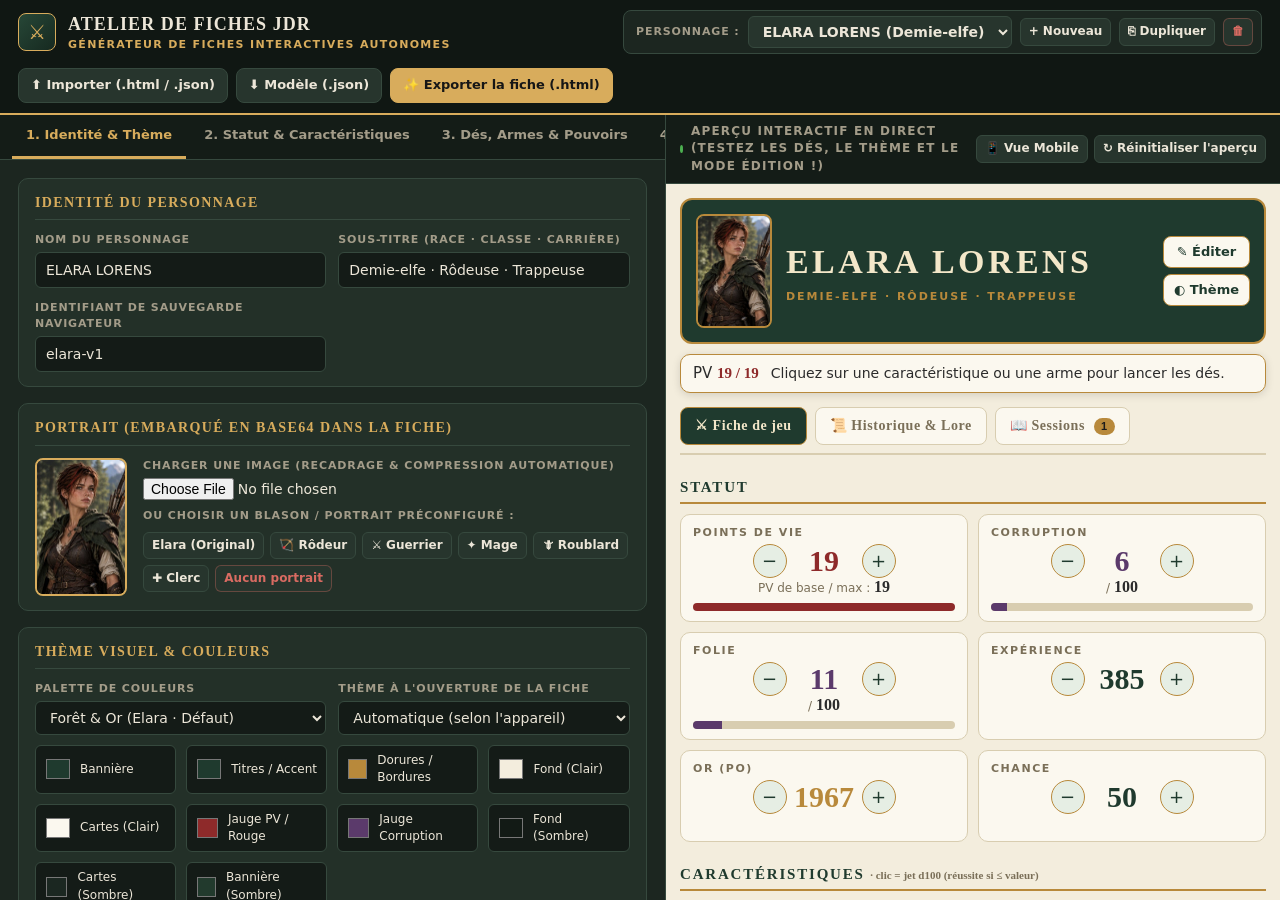
==== index.html @ 9da0d3dd "feat: add character generator and inventory management features" ====
<!DOCTYPE html>
<html lang="fr">
<head>
  <meta charset="utf-8">
  <meta name="viewport" content="width=device-width, initial-scale=1">
  <title>Atelier de Fiches JDR – Générateur &amp; Éditeur</title>
  <link rel="stylesheet" href="css/style.css">
</head>
<body>

  <!-- En-tête principal -->
  <header class="app-header">
    <div class="brand">
      <div class="brand-icon">⚔</div>
      <div>
        <h1>ATELIER DE FICHES JDR</h1>
        <small>Générateur de fiches interactives autonomes</small>
      </div>
    </div>

    <div class="roster-bar">
      <label for="roster-select">Personnage :</label>
      <select id="roster-select" class="roster-select"></select>
      <button class="btn btn-sm" id="btn-new-char" title="Créer un nouveau personnage">+ Nouveau</button>
      <button class="btn btn-sm" id="btn-dup-char" title="Dupliquer ce personnage">⎘ Dupliquer</button>
      <button class="btn btn-sm btn-danger" id="btn-del-char" title="Supprimer ce personnage">🗑</button>
    </div>

    <div class="header-actions">
      <button class="btn" id="btn-import" title="Importer une fiche .html existante (ex: Elara) ou un modèle .json">⬆ Importer (.html / .json)</button>
      <input type="file" id="import-file-input" accept=".html,.htm,.json" style="display:none">
      <button class="btn trigger-export-json" title="Sauvegarder le modèle en JSON">⬇ Modèle (.json)</button>
      <button class="btn btn-gold trigger-export-html" title="Télécharger la fiche HTML autonome prête à jouer">✨ Exporter la fiche (.html)</button>
    </div>
  </header>

  <!-- Espace de travail : Éditeur à gauche + Aperçu interactif à droite -->
  <div class="workspace">

    <!-- Panneau Éditeur -->
    <section class="editor-pane">
      <nav class="tabs">
        <button class="tab-btn active" data-tab="tab-identity">1. Identité &amp; Thème</button>
        <button class="tab-btn" data-tab="tab-stats">2. Statut &amp; Caractéristiques</button>
        <button class="tab-btn" data-tab="tab-combat">3. Dés, Armes &amp; Pouvoirs</button>
        <button class="tab-btn" data-tab="tab-inventory">4. Objets magiques &amp; Inventaire</button>
        <button class="tab-btn" data-tab="tab-lore">5. Historique &amp; Sessions</button>
        <button class="tab-btn" data-tab="tab-export">6. Notes &amp; Export</button>
      </nav>

      <!-- Onglet 1 : Identité & Thème -->
      <div class="tab-content active" id="tab-identity">
        <div class="section-card">
          <div class="section-header">
            <h2>Identité du personnage</h2>
          </div>
          <div class="form-grid">
            <div class="field">
              <label for="char-name">Nom du personnage</label>
              <input type="text" id="char-name" placeholder="Ex : ELARA LORENS">
            </div>
            <div class="field">
              <label for="char-subtitle">Sous-titre (Race · Classe · Carrière)</label>
              <input type="text" id="char-subtitle" placeholder="Ex : Demie-elfe · Rôdeuse · Trappeuse">
            </div>
            <div class="field">
              <label for="char-storage-key">Identifiant de sauvegarde navigateur</label>
              <input type="text" id="char-storage-key" placeholder="Ex : elara-v1">
            </div>
          </div>
        </div>

        <div class="section-card">
          <div class="section-header">
            <h2>Portrait (embarqué en Base64 dans la fiche)</h2>
          </div>
          <div class="portrait-box">
            <img id="portrait-img" class="portrait-preview" src="" alt="Aperçu portrait">
            <div class="portrait-controls">
              <div class="field">
                <label for="portrait-file">Charger une image (recadrage &amp; compression automatique)</label>
                <input type="file" id="portrait-file" accept="image/*">
              </div>
              <div class="field">
                <label>Ou choisir un blason / portrait préconfiguré :</label>
                <div class="avatar-presets">
                  <button class="btn btn-sm" data-avatar="elara">Elara (Original)</button>
                  <button class="btn btn-sm" data-avatar="ranger">🏹 Rôdeur</button>
                  <button class="btn btn-sm" data-avatar="warrior">⚔ Guerrier</button>
                  <button class="btn btn-sm" data-avatar="mage">✦ Mage</button>
                  <button class="btn btn-sm" data-avatar="rogue">🗡 Roublard</button>
                  <button class="btn btn-sm" data-avatar="cleric">✚ Clerc</button>
                  <button class="btn btn-sm btn-danger" data-avatar="none">Aucun portrait</button>
                </div>
              </div>
            </div>
          </div>
        </div>

        <div class="section-card">
          <div class="section-header">
            <h2>Thème visuel &amp; Couleurs</h2>
          </div>
          <div class="form-grid">
            <div class="field">
              <label for="theme-preset">Palette de couleurs</label>
              <select id="theme-preset">
                <option value="forest">Forêt &amp; Or (Elara · Défaut)</option>
                <option value="crimson">Sang &amp; Acier (Guerrier)</option>
                <option value="arcane">Pourpre &amp; Argent (Mage)</option>
                <option value="shadow">Ombre &amp; Cendre (Roublard)</option>
                <option value="paladin">Azur &amp; Lumière (Clerc / Ordre)</option>
                <option value="desert">Sable &amp; Cuivre (Explorateur)</option>
                <option value="custom">Personnalisé</option>
              </select>
            </div>
            <div class="field">
              <label for="theme-mode">Thème à l'ouverture de la fiche</label>
              <select id="theme-mode">
                <option value="auto">Automatique (selon l'appareil)</option>
                <option value="light">Clair (Parchemin)</option>
                <option value="dark">Sombre (Nuit)</option>
              </select>
            </div>
          </div>
          <div class="color-grid" id="color-pickers"></div>
        </div>
      </div>

      <!-- Onglet 2 : Statut & Caractéristiques -->
      <div class="tab-content" id="tab-stats">
        <div class="section-card">
          <div class="section-header">
            <h2>Statut &amp; Jauges principales</h2>
            <button class="btn btn-sm" id="add-vital-btn">+ Ajouter un compteur</button>
          </div>
          <div class="item-list" id="vitals-list"></div>
        </div>

        <div class="section-card">
          <div class="section-header">
            <h2>Caractéristiques (Jet d100 ≤ valeur)</h2>
            <div style="display:flex;gap:6px">
              <button class="btn btn-sm" id="roll-all-stats-btn" title="Tirer aléatoirement entre 30 et 70">🎲 Tirage aléatoire</button>
              <button class="btn btn-sm" id="add-stat-btn">+ Ajouter une caractéristique</button>
            </div>
          </div>
          <div class="item-list" id="stats-list"></div>
        </div>
      </div>

      <!-- Onglet 3 : Dés, Armes & Pouvoirs -->
      <div class="tab-content" id="tab-combat">
        <div class="section-card">
          <div class="section-header">
            <h2>Armes &amp; Jets préconfigurés</h2>
            <button class="btn btn-sm" id="add-weapon-btn">+ Ajouter une arme / un jet</button>
          </div>
          <p style="margin:0 0 10px;font-size:12px;color:var(--mute)">Format des dés : <code>1d10+1</code>, <code>2d6+3</code>, <code>1d8</code>, <code>1d4-1</code>…</p>
          <div class="item-list" id="weapons-list"></div>
        </div>

        <div class="section-card">
          <div class="section-header">
            <h2>Charges, Anneaux &amp; Pouvoirs</h2>
            <button class="btn btn-sm" id="add-resource-btn">+ Ajouter un pouvoir à charges</button>
          </div>
          <div class="item-list" id="resources-list"></div>

          <div class="form-grid" style="margin-top:14px;padding-top:12px;border-top:1px solid var(--line)">
            <div class="field">
              <label for="scenar-btn-label">Texte du bouton Nouveau Scénario</label>
              <input type="text" id="scenar-btn-label">
            </div>
            <div class="field">
              <label for="rest-btn-label">Texte du bouton Repos</label>
              <input type="text" id="rest-btn-label">
            </div>
          </div>
        </div>
      </div>

      <!-- Onglet 4 : Objets magiques & Inventaire -->
      <div class="tab-content" id="tab-inventory">
        <div class="section-card">
          <div class="section-header">
            <h2>✦ Objets magiques &amp; Reliques</h2>
            <button class="btn btn-sm" id="add-magic-btn">+ Ajouter un objet magique</button>
          </div>
          <div class="item-list" id="magic-items-list"></div>
        </div>

        <div class="section-card">
          <div class="section-header">
            <h2>Configuration des sections d'inventaire</h2>
          </div>
          <div class="form-grid">
            <div class="field">
              <label for="inv-section-title">Titre de la grande section</label>
              <input type="text" id="inv-section-title" placeholder="Inventaire consommable">
            </div>
            <div class="field">
              <label for="items-card-title">Sous-titre Carte 1 (Consommables)</label>
              <input type="text" id="items-card-title" placeholder="Consommables">
            </div>
            <div class="field">
              <label for="secondary-card-title">Sous-titre Carte 2 (Chasse / Autre)</label>
              <input type="text" id="secondary-card-title" placeholder="Tableau de chasse">
            </div>
          </div>
          <label style="display:inline-flex;align-items:center;gap:8px;margin-top:10px;cursor:pointer;font-size:13px">
            <input type="checkbox" id="show-secondary-card" checked>
            Afficher la seconde carte (Tableau de chasse / Trophées / Sorts)
          </label>
        </div>

        <div class="section-card">
          <div class="section-header">
            <h2>Liste 1 : Consommables &amp; Équipement</h2>
            <button class="btn btn-sm" id="add-item-btn">+ Ajouter un objet</button>
          </div>
          <div class="item-list" id="items-list"></div>
        </div>

        <div class="section-card">
          <div class="section-header">
            <h2>Liste 2 : Tableau de chasse / Compteurs secondaires</h2>
            <button class="btn btn-sm" id="add-chasse-btn">+ Ajouter une entrée</button>
          </div>
          <div class="item-list" id="chasse-list"></div>
        </div>
      </div>

      <!-- Onglet 5 : Historique & Sessions -->
      <div class="tab-content" id="tab-lore">
        <div class="section-card">
          <div class="section-header">
            <h2>📜 Historique &amp; Lore du personnage</h2>
          </div>
          <div class="field" style="margin-bottom:12px">
            <label for="lore-backstory">Origines &amp; Histoire du personnage</label>
            <textarea id="lore-backstory" rows="4" placeholder="Passé, origines, événements marquants avant le début de la campagne…"></textarea>
          </div>
          <div class="form-grid">
            <div class="field">
              <label for="lore-appearance">Apparence, Personnalité &amp; Objectifs</label>
              <textarea id="lore-appearance" rows="4" placeholder="Description physique, caractère, motivations…"></textarea>
            </div>
            <div class="field">
              <label for="lore-relations">Alliés, Contacts &amp; Relations</label>
              <textarea id="lore-relations" rows="4" placeholder="PNJ importants, factions, mentors, ennemis…"></textarea>
            </div>
          </div>
        </div>

        <div class="section-card">
          <div class="section-header">
            <h2>📖 Journal des scénarios &amp; sessions effectuées</h2>
            <button class="btn btn-sm" id="add-session-btn">+ Ajouter un scénario</button>
          </div>
          <p style="margin:0 0 10px;font-size:12px;color:var(--mute)">
            Vous pouvez pré-remplir les scénarios ici ou les ajouter directement depuis la fiche finale pendant vos parties.
          </p>
          <div class="item-list" id="sessions-list"></div>
        </div>
      </div>

      <!-- Onglet 6 : Notes & Export -->
      <div class="tab-content" id="tab-export">
        <div class="section-card">
          <div class="section-header">
            <h2>Conditions &amp; Notes par défaut</h2>
          </div>
          <div class="field" style="margin-bottom:12px">
            <label for="char-cond">Conditions spéciales initiales</label>
            <input type="text" id="char-cond" placeholder="Ex : Aucune condition active…">
          </div>
          <div class="field">
            <label for="char-notes">Notes de départ (historique, PNJ, quêtes…)</label>
            <textarea id="char-notes" rows="5" placeholder="Notes de session, PNJ rencontrés, indices…"></textarea>
          </div>
        </div>

        <div class="section-card">
          <div class="section-header">
            <h2>Exportation &amp; Partage</h2>
          </div>
          <p style="margin:0 0 14px;color:var(--mute)">
            La fiche générée est un <strong>fichier HTML unique et 100% autonome</strong> (portrait, thème, lanceur de dés et sauvegarde automatique inclus). Vous pouvez l'envoyer sur Discord, l'ouvrir sur téléphone, tablette ou PC sans connexion Internet.
          </p>
          <div style="display:flex;flex-wrap:wrap;gap:10px">
            <button class="btn btn-gold trigger-export-html">✨ Télécharger la fiche autonome (.html)</button>
            <button class="btn" id="btn-open-tab">↗ Ouvrir la fiche dans un nouvel onglet</button>
            <button class="btn" id="btn-copy-html">📋 Copier le code HTML</button>
            <button class="btn trigger-export-json">⬇ Exporter le modèle (.json)</button>
          </div>
        </div>
      </div>
    </section>

    <!-- Panneau Aperçu Interactif en direct -->
    <section class="preview-pane">
      <div class="preview-toolbar">
        <div class="title">
          <span class="live-dot"></span>
          Aperçu interactif en direct (testez les dés, le thème et le mode édition !)
        </div>
        <div style="display:flex;gap:6px">
          <button class="btn btn-sm" id="toggle-mobile-preview" title="Simuler l'affichage sur téléphone">📱 Vue Mobile</button>
          <button class="btn btn-sm" id="refresh-preview" title="Réinitialiser l'aperçu">↻ Réinitialiser l'aperçu</button>
        </div>
      </div>
      <div class="preview-container" id="preview-container">
        <iframe id="preview-frame" title="Aperçu de la fiche de personnage"></iframe>
      </div>
    </section>

  </div>

  <!-- Fenêtre modale : Créer un nouveau personnage -->
  <div class="modal-backdrop" id="new-char-modal">
    <div class="modal">
      <h3>Créer un nouveau personnage</h3>
      <p style="margin:0;color:var(--mute)">Choisissez un point de départ que vous pourrez ensuite personnaliser librement :</p>
      <div class="template-grid">
        <button class="tpl-card" data-tpl="vierge">
          <b>📄 Fiche vierge standard</b>
          <small>Caractéristiques à 50, jauges de base (PV, Corruption, Folie, XP, Or, Chance).</small>
        </button>
        <button class="tpl-card" data-tpl="elara">
          <b>🏹 Elara Lorens (Modèle original)</b>
          <small>Demie-elfe · Rôdeuse · Trappeuse avec son inventaire et ses anneaux.</small>
        </button>
        <button class="tpl-card" data-tpl="guerrier">
          <b>⚔ Garrick Vane (Guerrier)</b>
          <small>Humain · Briseur de boucliers · Thème Sang &amp; Acier, postures et runes.</small>
        </button>
        <button class="tpl-card" data-tpl="mage">
          <b>✦ Lyra Valen (Mage)</b>
          <small>Haute-elfe · Érudite des Arcanes · Thème Pourpre, sorts et composants.</small>
        </button>
      </div>
      <div style="display:flex;justify-content:flex-end">
        <button class="btn" id="close-modal">Annuler</button>
      </div>
    </div>
  </div>

  <div class="toast" id="toast"></div>

  <script src="js/templates.js"></script>
  <script src="js/generator.js"></script>
  <script src="js/app.js"></script>
</body>
</html>
---- css/style.css ----
:root {
  --bg: #141b17;
  --panel: #1c2620;
  --panel-alt: #233028;
  --card: #27352d;
  --ink: #ece6d8;
  --mute: #a39c89;
  --line: #36493e;
  --gold: #d8ac5c;
  --gold-hover: #e5be73;
  --acc: #3e6b52;
  --red: #d96b62;
  --radius: 10px;
}

* {
  box-sizing: border-box;
}

body {
  margin: 0;
  background: var(--bg);
  color: var(--ink);
  font: 14px/1.45 Calibri, Carlito, system-ui, -apple-system, sans-serif;
  height: 100vh;
  display: flex;
  flex-direction: column;
  overflow: hidden;
}

/* Header */
.app-header {
  background: #101713;
  border-bottom: 2px solid var(--gold);
  padding: 10px 18px;
  display: flex;
  align-items: center;
  justify-content: space-between;
  gap: 14px;
  flex-wrap: wrap;
  z-index: 10;
}

.brand {
  display: flex;
  align-items: center;
  gap: 12px;
}

.brand-icon {
  width: 38px;
  height: 38px;
  border-radius: 8px;
  background: linear-gradient(135deg, #274737, #162920);
  border: 1.5px solid var(--gold);
  display: flex;
  align-items: center;
  justify-content: center;
  font-size: 20px;
  color: var(--gold);
}

.brand h1 {
  font-family: Georgia, serif;
  font-size: 18px;
  letter-spacing: 0.06em;
  margin: 0;
  color: var(--ink);
}

.brand small {
  display: block;
  color: var(--gold);
  font-size: 11px;
  letter-spacing: 0.12em;
  text-transform: uppercase;
  font-weight: 700;
}

.roster-bar {
  display: flex;
  align-items: center;
  gap: 8px;
  background: var(--panel);
  padding: 5px 8px;
  border-radius: 8px;
  border: 1px solid var(--line);
}

.roster-bar label {
  font-size: 11px;
  text-transform: uppercase;
  letter-spacing: 0.08em;
  color: var(--mute);
  font-weight: 700;
  padding-left: 4px;
}

.roster-select {
  background: var(--card);
  color: var(--ink);
  border: 1px solid var(--line);
  border-radius: 6px;
  padding: 6px 10px;
  font: inherit;
  font-weight: 600;
  min-width: 190px;
}

.header-actions {
  display: flex;
  align-items: center;
  gap: 8px;
  flex-wrap: wrap;
}

button, select, input, textarea {
  font: inherit;
}

.btn {
  background: var(--card);
  color: var(--ink);
  border: 1px solid var(--line);
  border-radius: 8px;
  padding: 7px 12px;
  font-size: 13px;
  font-weight: 600;
  cursor: pointer;
  display: inline-flex;
  align-items: center;
  gap: 6px;
  transition: all 0.15s ease;
  white-space: nowrap;
}

.btn:hover {
  border-color: var(--gold);
  background: var(--panel-alt);
}

.btn-gold {
  background: var(--gold);
  color: #161616;
  border-color: var(--gold);
  font-weight: 700;
}

.btn-gold:hover {
  background: var(--gold-hover);
  border-color: var(--gold-hover);
}

.btn-danger {
  color: var(--red);
  border-color: rgba(217, 107, 98, 0.35);
}

.btn-danger:hover {
  background: rgba(217, 107, 98, 0.15);
  border-color: var(--red);
}

.btn-sm {
  padding: 4px 8px;
  font-size: 12px;
  border-radius: 6px;
}

/* Main Workspace */
.workspace {
  flex: 1;
  display: grid;
  grid-template-columns: minmax(460px, 52%) 1fr;
  overflow: hidden;
}

/* Editor Pane */
.editor-pane {
  display: flex;
  flex-direction: column;
  border-right: 1px solid var(--line);
  background: var(--panel);
  overflow: hidden;
}

.tabs {
  display: flex;
  background: #141c17;
  border-bottom: 1px solid var(--line);
  padding: 0 12px;
  gap: 4px;
  overflow-x: auto;
}

.tab-btn {
  background: transparent;
  color: var(--mute);
  border: none;
  border-bottom: 3px solid transparent;
  padding: 11px 14px;
  font-weight: 700;
  font-size: 13px;
  cursor: pointer;
  white-space: nowrap;
  transition: color 0.15s, border-color 0.15s;
}

.tab-btn:hover {
  color: var(--ink);
}

.tab-btn.active {
  color: var(--gold);
  border-bottom-color: var(--gold);
}

.tab-content {
  flex: 1;
  overflow-y: auto;
  padding: 18px;
  display: none;
}

.tab-content.active {
  display: block;
}

.section-card {
  background: var(--panel-alt);
  border: 1px solid var(--line);
  border-radius: var(--radius);
  padding: 14px 16px;
  margin-bottom: 16px;
}

.section-header {
  display: flex;
  align-items: center;
  justify-content: space-between;
  gap: 10px;
  margin-bottom: 12px;
  padding-bottom: 6px;
  border-bottom: 1px solid var(--line);
}

.section-header h2 {
  font-family: Georgia, serif;
  font-size: 14px;
  text-transform: uppercase;
  letter-spacing: 0.1em;
  color: var(--gold);
  margin: 0;
}

.form-grid {
  display: grid;
  grid-template-columns: repeat(auto-fit, minmax(200px, 1fr));
  gap: 12px;
}

.field {
  display: flex;
  flex-direction: column;
  gap: 4px;
}

.field label {
  font-size: 11px;
  text-transform: uppercase;
  letter-spacing: 0.08em;
  color: var(--mute);
  font-weight: 700;
}

.field input[type="text"],
.field input[type="number"],
.field select,
.field textarea {
  background: var(--bg);
  color: var(--ink);
  border: 1px solid var(--line);
  border-radius: 6px;
  padding: 7px 10px;
}

.field input:focus,
.field select:focus,
.field textarea:focus {
  outline: none;
  border-color: var(--gold);
}

/* Portrait Upload */
.portrait-box {
  display: flex;
  gap: 16px;
  align-items: flex-start;
  flex-wrap: wrap;
}

.portrait-preview {
  width: 92px;
  height: 138px;
  border-radius: 8px;
  border: 2px solid var(--gold);
  object-fit: cover;
  background: #101713;
  flex-shrink: 0;
}

.portrait-controls {
  flex: 1;
  min-width: 220px;
  display: flex;
  flex-direction: column;
  gap: 8px;
}

.avatar-presets {
  display: flex;
  gap: 6px;
  flex-wrap: wrap;
  margin-top: 4px;
}

/* Dynamic List Rows */
.item-list {
  display: flex;
  flex-direction: column;
  gap: 8px;
}

.list-row {
  display: flex;
  align-items: center;
  gap: 8px;
  background: var(--bg);
  border: 1px solid var(--line);
  border-radius: 8px;
  padding: 8px 10px;
  flex-wrap: wrap;
}

.list-row input[type="text"],
.list-row input[type="number"],
.list-row select {
  background: var(--panel);
  color: var(--ink);
  border: 1px solid var(--line);
  border-radius: 6px;
  padding: 5px 8px;
}

.list-row .grow {
  flex: 1;
  min-width: 120px;
}

.list-row .num-input {
  width: 74px;
  text-align: center;
  font-weight: 700;
}

.icon-btn {
  background: var(--panel);
  color: var(--mute);
  border: 1px solid var(--line);
  border-radius: 6px;
  width: 28px;
  height: 28px;
  display: inline-flex;
  align-items: center;
  justify-content: center;
  cursor: pointer;
  padding: 0;
}

.icon-btn:hover {
  color: var(--ink);
  border-color: var(--gold);
}

.icon-btn.del:hover {
  color: var(--red);
  border-color: var(--red);
}

/* Color Pickers */
.color-grid {
  display: grid;
  grid-template-columns: repeat(auto-fill, minmax(140px, 1fr));
  gap: 10px;
  margin-top: 10px;
}

.color-item {
  display: flex;
  align-items: center;
  gap: 8px;
  background: var(--bg);
  padding: 6px 8px;
  border-radius: 6px;
  border: 1px solid var(--line);
}

.color-item input[type="color"] {
  width: 28px;
  height: 28px;
  border: none;
  background: none;
  cursor: pointer;
  padding: 0;
}

.color-item span {
  font-size: 12px;
  color: var(--ink);
}

/* Preview Pane */
.preview-pane {
  display: flex;
  flex-direction: column;
  background: #0d120f;
  overflow: hidden;
}

.preview-toolbar {
  display: flex;
  align-items: center;
  justify-content: space-between;
  padding: 8px 14px;
  background: #141c17;
  border-bottom: 1px solid var(--line);
  gap: 10px;
}

.preview-toolbar .title {
  font-size: 12px;
  text-transform: uppercase;
  letter-spacing: 0.1em;
  color: var(--mute);
  font-weight: 700;
  display: flex;
  align-items: center;
  gap: 8px;
}

.live-dot {
  width: 8px;
  height: 8px;
  border-radius: 50%;
  background: #4caf50;
  display: inline-block;
}

.preview-container {
  flex: 1;
  display: flex;
  justify-content: center;
  align-items: stretch;
  padding: 0;
  overflow: auto;
  transition: padding 0.2s;
}

.preview-container.mobile-view {
  padding: 20px;
  background: radial-gradient(circle at center, #1b2620 0%, #0b0f0c 100%);
}

#preview-frame {
  width: 100%;
  height: 100%;
  border: none;
  background: #f3eddd;
  transition: width 0.25s ease, height 0.25s ease, border-radius 0.25s ease;
}

.preview-container.mobile-view #preview-frame {
  width: 390px;
  height: 780px;
  max-height: 100%;
  border: 3px solid var(--gold);
  border-radius: 24px;
  box-shadow: 0 16px 48px rgba(0, 0, 0, 0.6);
}

/* Modal Nouveau Personnage */
.modal-backdrop {
  position: fixed;
  inset: 0;
  background: rgba(0, 0, 0, 0.72);
  display: none;
  align-items: center;
  justify-content: center;
  z-index: 100;
  padding: 16px;
}

.modal-backdrop.open {
  display: flex;
}

.modal {
  background: var(--panel);
  border: 2px solid var(--gold);
  border-radius: 12px;
  max-width: 560px;
  width: 100%;
  padding: 20px;
  box-shadow: 0 20px 60px rgba(0, 0, 0, 0.7);
}

.modal h3 {
  font-family: Georgia, serif;
  margin: 0 0 8px;
  color: var(--gold);
  font-size: 18px;
}

.template-grid {
  display: grid;
  grid-template-columns: repeat(auto-fit, minmax(220px, 1fr));
  gap: 10px;
  margin: 14px 0;
}

.tpl-card {
  background: var(--panel-alt);
  border: 1px solid var(--line);
  border-radius: 8px;
  padding: 12px;
  cursor: pointer;
  text-align: left;
  transition: all 0.15s;
}

.tpl-card:hover {
  border-color: var(--gold);
  transform: translateY(-2px);
}

.tpl-card b {
  display: block;
  color: var(--ink);
  font-family: Georgia, serif;
  margin-bottom: 4px;
}

.tpl-card small {
  color: var(--mute);
  font-size: 12px;
}

/* Toast notification */
.toast {
  position: fixed;
  bottom: 18px;
  right: 18px;
  background: var(--gold);
  color: #141414;
  padding: 10px 16px;
  border-radius: 8px;
  font-weight: 700;
  box-shadow: 0 6px 20px rgba(0,0,0,0.4);
  transform: translateY(80px);
  opacity: 0;
  transition: all 0.25s ease;
  z-index: 200;
}

.toast.show {
  transform: translateY(0);
  opacity: 1;
}

@media (max-width: 980px) {
  body {
    height: auto;
    overflow: auto;
  }
  .workspace {
    grid-template-columns: 1fr;
    overflow: visible;
  }
  .preview-pane {
    height: 750px;
    border-top: 2px solid var(--gold);
  }
}
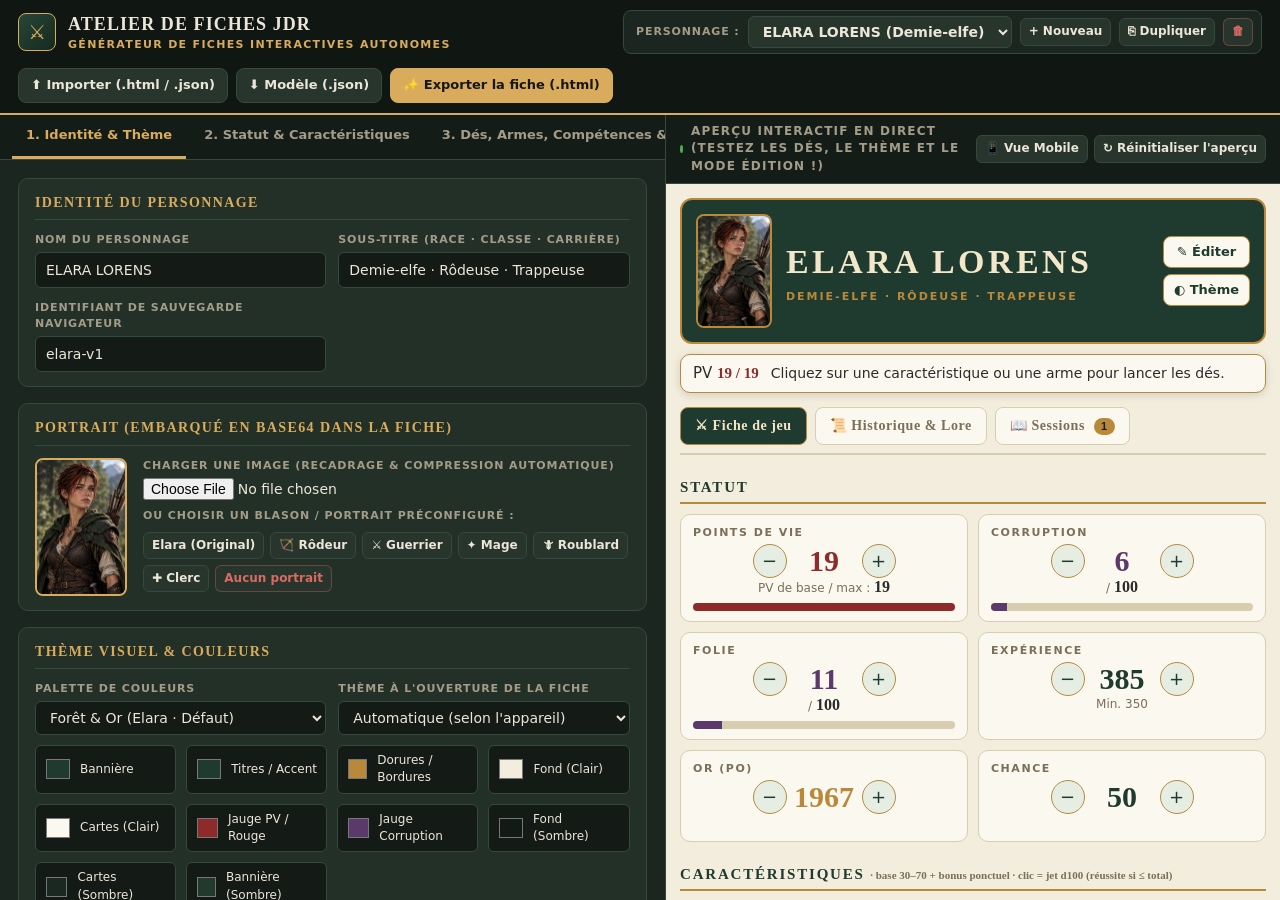
==== commit c1d8c35a: "feat: add character skills and improve editor state management" ====
--- a/index.html
+++ b/index.html
@@ -42,7 +42,7 @@
       <nav class="tabs">
         <button class="tab-btn active" data-tab="tab-identity">1. Identité &amp; Thème</button>
         <button class="tab-btn" data-tab="tab-stats">2. Statut &amp; Caractéristiques</button>
-        <button class="tab-btn" data-tab="tab-combat">3. Dés, Armes &amp; Pouvoirs</button>
+        <button class="tab-btn" data-tab="tab-combat">3. Dés, Armes, Compétences &amp; Pouvoirs</button>
         <button class="tab-btn" data-tab="tab-inventory">4. Objets magiques &amp; Inventaire</button>
         <button class="tab-btn" data-tab="tab-lore">5. Historique &amp; Sessions</button>
         <button class="tab-btn" data-tab="tab-export">6. Notes &amp; Export</button>
@@ -149,7 +149,7 @@
         </div>
       </div>
 
-      <!-- Onglet 3 : Dés, Armes & Pouvoirs -->
+      <!-- Onglet 3 : Dés, Armes, Compétences & Pouvoirs -->
       <div class="tab-content" id="tab-combat">
         <div class="section-card">
           <div class="section-header">
@@ -158,6 +158,15 @@
           </div>
           <p style="margin:0 0 10px;font-size:12px;color:var(--mute)">Format des dés : <code>1d10+1</code>, <code>2d6+3</code>, <code>1d8</code>, <code>1d4-1</code>…</p>
           <div class="item-list" id="weapons-list"></div>
+        </div>
+
+        <div class="section-card">
+          <div class="section-header">
+            <h2>Compétences (Jet d100 sous Caractéristique + Bonus)</h2>
+            <button class="btn btn-sm" id="add-skill-btn">+ Ajouter une compétence</button>
+          </div>
+          <p style="margin:0 0 10px;font-size:12px;color:var(--mute)">Associez chaque compétence à une caractéristique (avec un bonus de maîtrise) ou laissez-la en talent passif.</p>
+          <div class="item-list" id="skills-list"></div>
         </div>
 
         <div class="section-card">
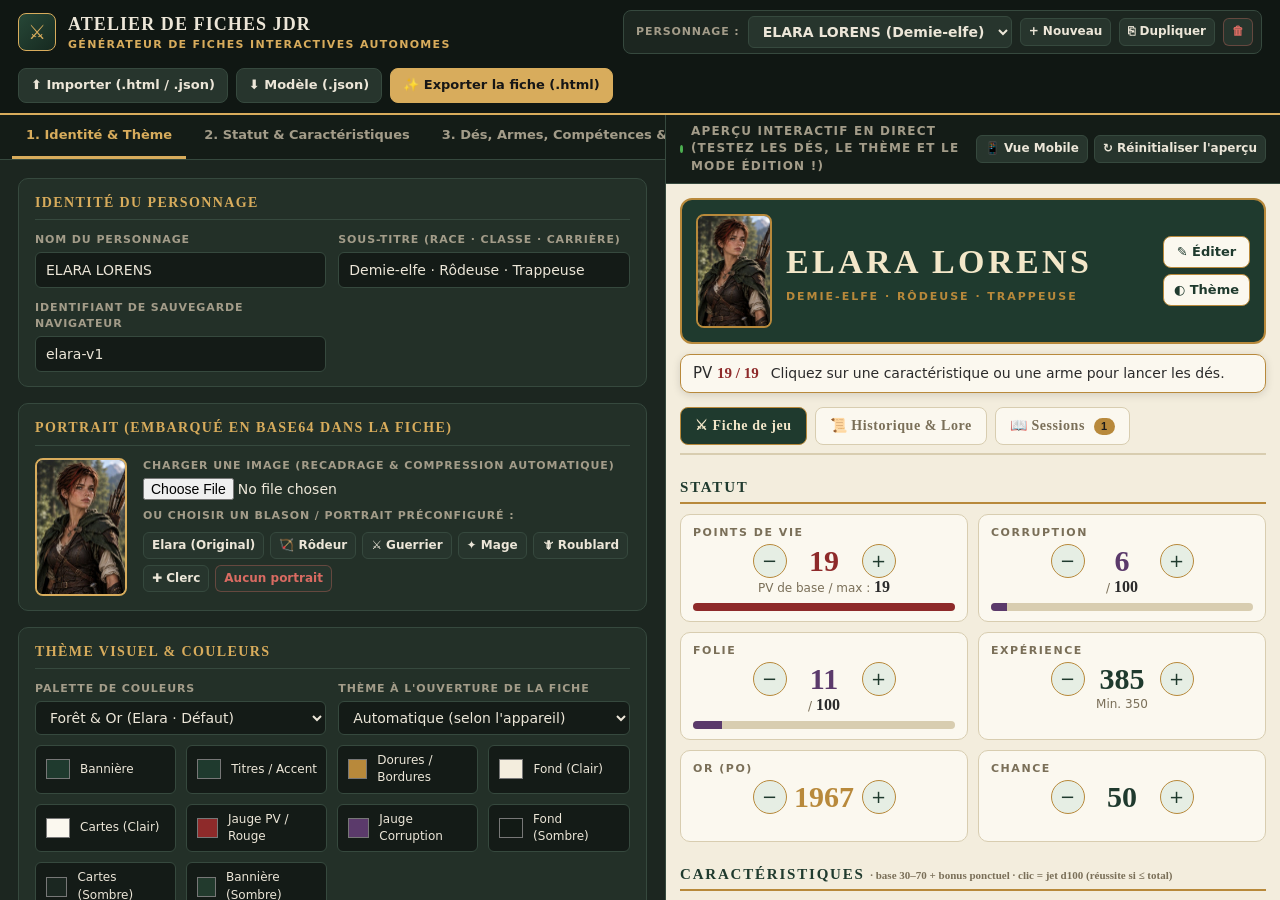
==== commit b9eba1be: "refactor: modularize codebase by splitting app logic, generator, and templates into separate files" ====
--- a/index.html
+++ b/index.html
@@ -206,37 +206,33 @@
           <div class="form-grid">
             <div class="field">
               <label for="inv-section-title">Titre de la grande section</label>
-              <input type="text" id="inv-section-title" placeholder="Inventaire consommable">
-            </div>
-            <div class="field">
-              <label for="items-card-title">Sous-titre Carte 1 (Consommables)</label>
-              <input type="text" id="items-card-title" placeholder="Consommables">
-            </div>
-            <div class="field">
-              <label for="secondary-card-title">Sous-titre Carte 2 (Chasse / Autre)</label>
-              <input type="text" id="secondary-card-title" placeholder="Tableau de chasse">
-            </div>
-          </div>
-          <label style="display:inline-flex;align-items:center;gap:8px;margin-top:10px;cursor:pointer;font-size:13px">
-            <input type="checkbox" id="show-secondary-card" checked>
-            Afficher la seconde carte (Tableau de chasse / Trophées / Sorts)
-          </label>
-        </div>
-
-        <div class="section-card">
-          <div class="section-header">
-            <h2>Liste 1 : Consommables &amp; Équipement</h2>
-            <button class="btn btn-sm" id="add-item-btn">+ Ajouter un objet</button>
+              <input type="text" id="inv-section-title" placeholder="Inventaire &amp; Équipement">
+            </div>
+            <div class="field">
+              <label for="items-card-title">Sous-titre Carte gauche (Consommables)</label>
+              <input type="text" id="items-card-title" placeholder="Inventaire consommable">
+            </div>
+            <div class="field">
+              <label for="gear-card-title">Sous-titre Carte droite (Non consommables)</label>
+              <input type="text" id="gear-card-title" placeholder="Inventaire non consommable">
+            </div>
+          </div>
+        </div>
+
+        <div class="section-card">
+          <div class="section-header">
+            <h2>Liste 1 : Inventaire consommable</h2>
+            <button class="btn btn-sm" id="add-item-btn">+ Ajouter un consommable</button>
           </div>
           <div class="item-list" id="items-list"></div>
         </div>
 
         <div class="section-card">
           <div class="section-header">
-            <h2>Liste 2 : Tableau de chasse / Compteurs secondaires</h2>
-            <button class="btn btn-sm" id="add-chasse-btn">+ Ajouter une entrée</button>
-          </div>
-          <div class="item-list" id="chasse-list"></div>
+            <h2>Liste 2 : Inventaire non consommable (Objets classiques)</h2>
+            <button class="btn btn-sm" id="add-gear-btn">+ Ajouter un objet classique</button>
+          </div>
+          <div class="item-list" id="gear-list"></div>
         </div>
       </div>
 
@@ -260,6 +256,26 @@
               <textarea id="lore-relations" rows="4" placeholder="PNJ importants, factions, mentors, ennemis…"></textarea>
             </div>
           </div>
+        </div>
+
+        <div class="section-card">
+          <div class="section-header">
+            <h2>🏆 Tableau de chasse / Hauts faits</h2>
+            <button class="btn btn-sm" id="add-chasse-btn">+ Ajouter une entrée</button>
+          </div>
+          <div class="form-grid" style="margin-bottom:10px">
+            <div class="field">
+              <label for="secondary-card-title">Titre de la section dans l'onglet Historique</label>
+              <input type="text" id="secondary-card-title" placeholder="Tableau de chasse">
+            </div>
+            <div class="field" style="justify-content:flex-end">
+              <label style="display:inline-flex;align-items:center;gap:8px;cursor:pointer;font-size:13px;color:var(--ink)">
+                <input type="checkbox" id="show-secondary-card" checked>
+                Afficher le tableau de chasse dans l'onglet Historique &amp; Lore
+              </label>
+            </div>
+          </div>
+          <div class="item-list" id="chasse-list"></div>
         </div>
 
         <div class="section-card">
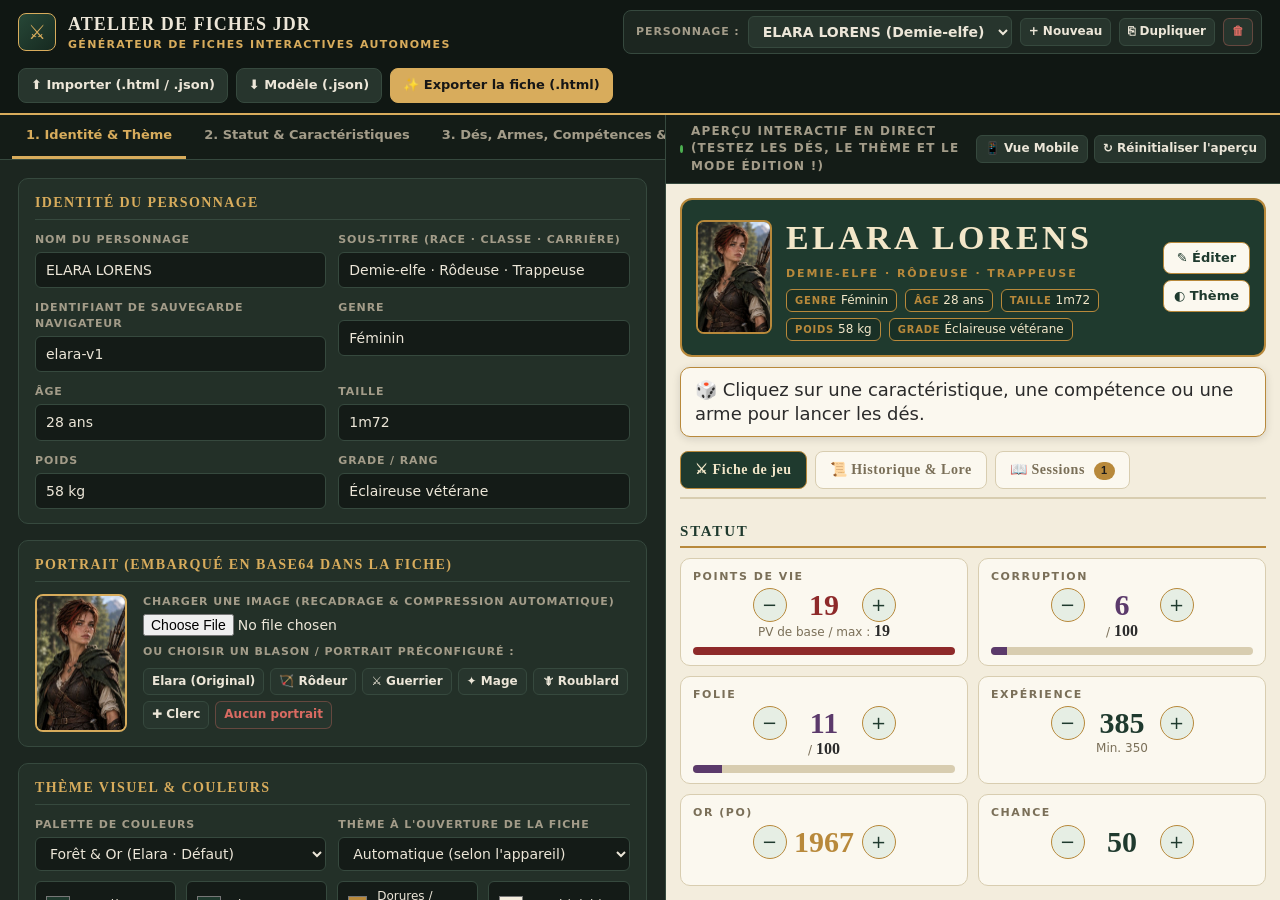
==== commit 3336750f: "feat: add character attributes, app logic, generators, and templates for RPG character sheet studio" ====
--- a/index.html
+++ b/index.html
@@ -66,6 +66,26 @@
             <div class="field">
               <label for="char-storage-key">Identifiant de sauvegarde navigateur</label>
               <input type="text" id="char-storage-key" placeholder="Ex : elara-v1">
+            </div>
+            <div class="field">
+              <label for="char-gender">Genre</label>
+              <input type="text" id="char-gender" placeholder="Ex : Féminin">
+            </div>
+            <div class="field">
+              <label for="char-age">Âge</label>
+              <input type="text" id="char-age" placeholder="Ex : 28 ans">
+            </div>
+            <div class="field">
+              <label for="char-height">Taille</label>
+              <input type="text" id="char-height" placeholder="Ex : 1m72">
+            </div>
+            <div class="field">
+              <label for="char-weight">Poids</label>
+              <input type="text" id="char-weight" placeholder="Ex : 58 kg">
+            </div>
+            <div class="field">
+              <label for="char-rank">Grade / Rang</label>
+              <input type="text" id="char-rank" placeholder="Ex : Éclaireuse vétérane">
             </div>
           </div>
         </div>
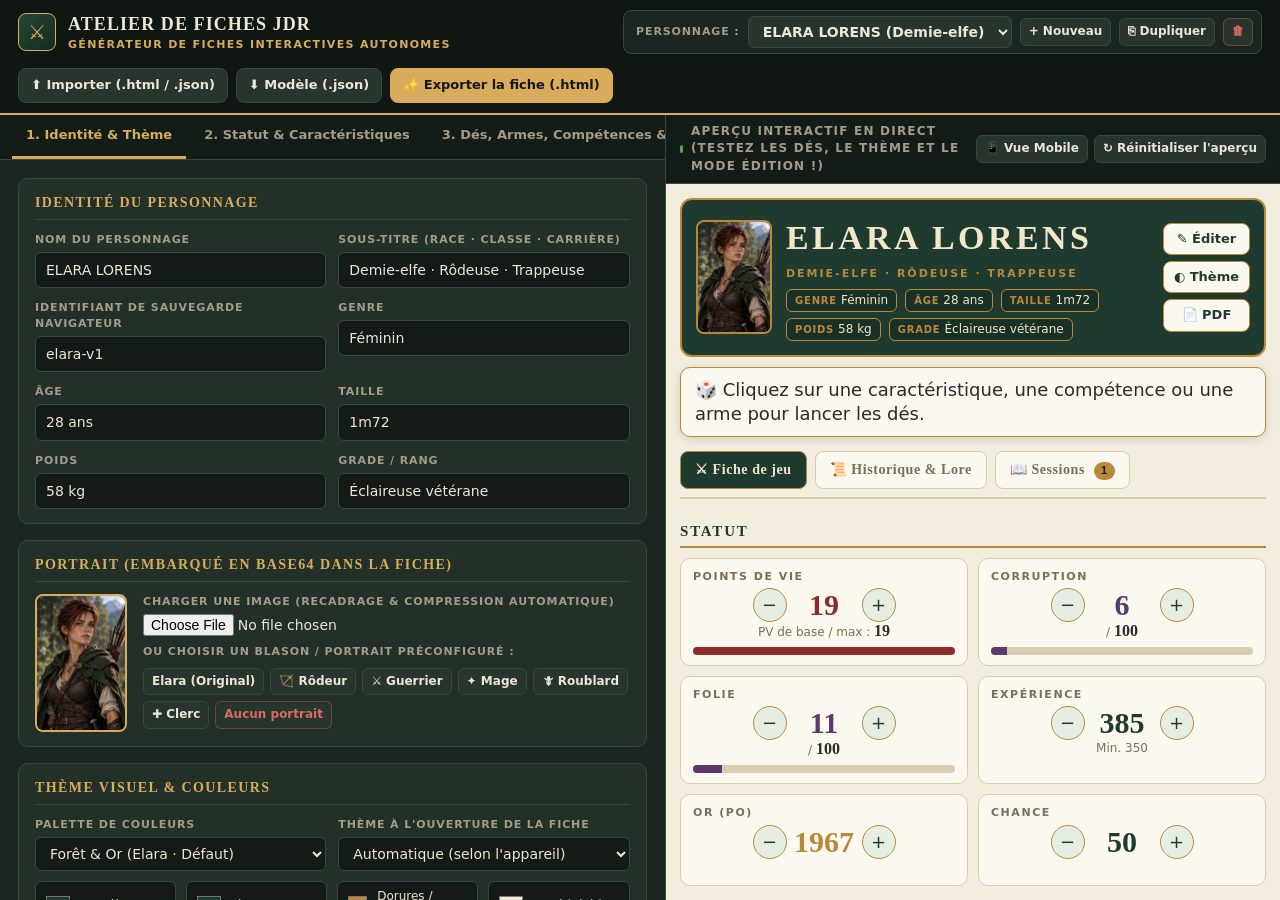
==== commit 55695c8d: "feat: add application core logic, character generator, and UI templates for RPG character sheet stud" ====
--- a/index.html
+++ b/index.html
@@ -158,10 +158,13 @@
         </div>
 
         <div class="section-card">
-          <div class="section-header">
-            <h2>Caractéristiques (Jet d100 ≤ valeur)</h2>
+          <div class="section-header" style="flex-wrap:wrap;gap:8px">
+            <div>
+              <h2>Caractéristiques (Jet d100 ≤ valeur)</h2>
+              <div id="stats-xp-budget" style="font-size:12px;color:var(--mute);margin-top:3px"></div>
+            </div>
             <div style="display:flex;gap:6px">
-              <button class="btn btn-sm" id="roll-all-stats-btn" title="Tirer aléatoirement entre 30 et 70">🎲 Tirage aléatoire</button>
+              <button class="btn btn-sm" id="roll-all-stats-btn" title="Tirer aléatoirement entre 30 et 70 sans dépasser l'Expérience totale">🎲 Tirage aléatoire</button>
               <button class="btn btn-sm" id="add-stat-btn">+ Ajouter une caractéristique</button>
             </div>
           </div>
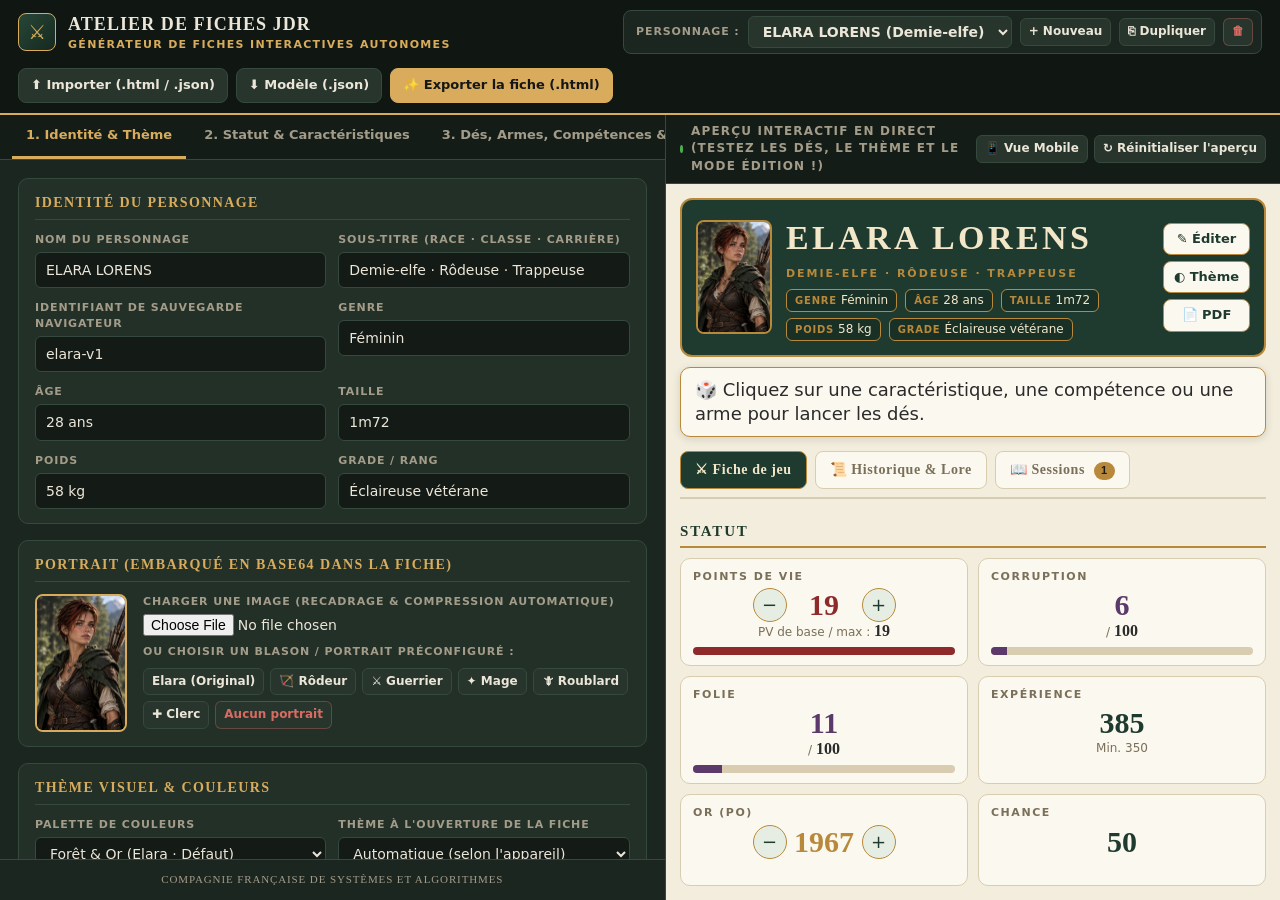
==== commit f81bc27e: "feat: implement character sheet atelier application logic and UI structure" ====
--- a/index.html
+++ b/index.html
@@ -344,6 +344,10 @@
           </div>
         </div>
       </div>
+
+      <footer style="text-align:center;font-family:Georgia,serif;font-size:11px;letter-spacing:.08em;text-transform:uppercase;color:var(--mute);border-top:1px solid var(--line);padding:12px 16px;margin-top:auto">
+        Compagnie Française de Systèmes et Algorithmes
+      </footer>
     </section>
 
     <!-- Panneau Aperçu Interactif en direct -->
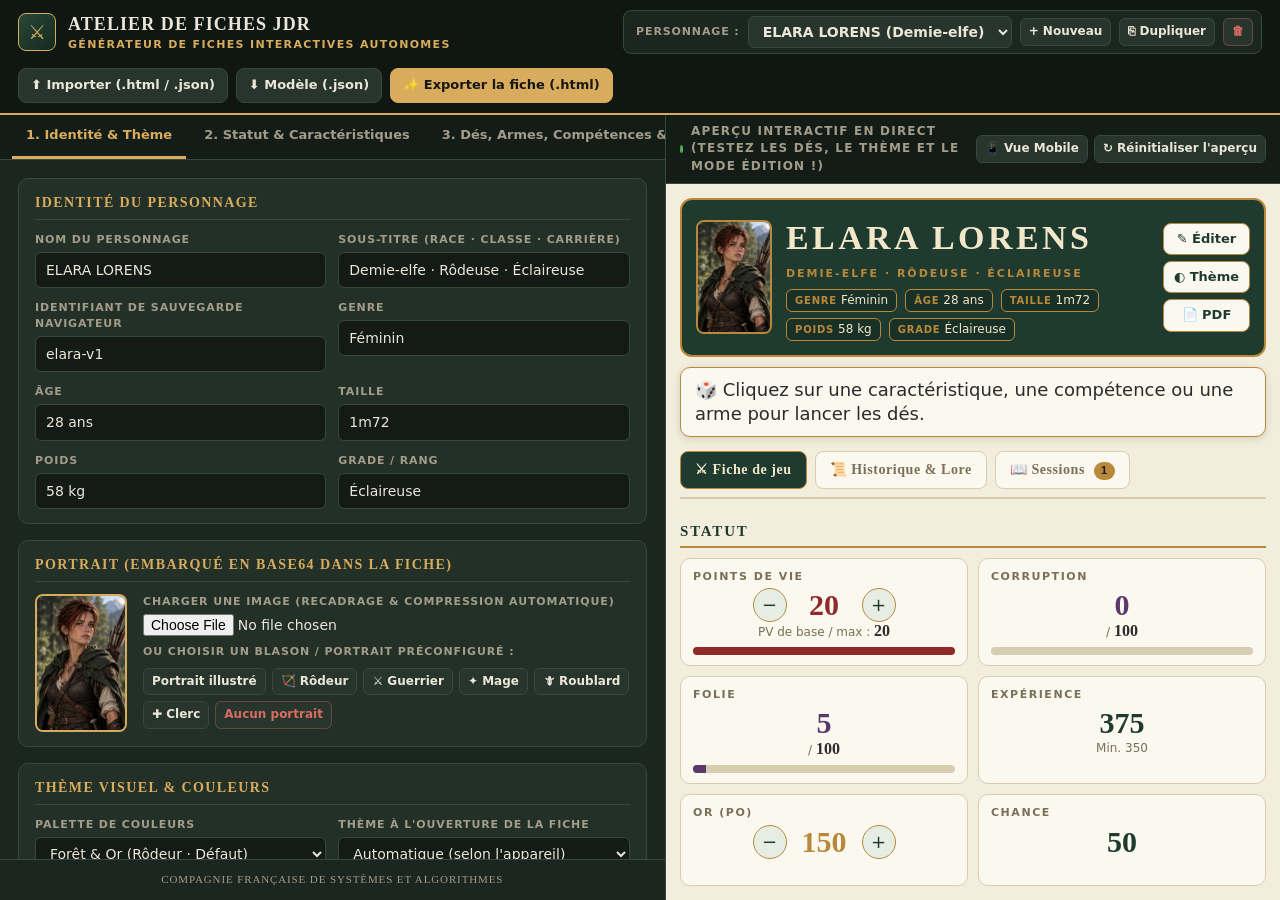
==== commit 82f49acc: "feat: implement character studio application logic and ui helpers" ====
--- a/index.html
+++ b/index.html
@@ -27,7 +27,7 @@
     </div>
 
     <div class="header-actions">
-      <button class="btn" id="btn-import" title="Importer une fiche .html existante (ex: Elara) ou un modèle .json">⬆ Importer (.html / .json)</button>
+      <button class="btn" id="btn-import" title="Importer une fiche .html existante ou un modèle .json">⬆ Importer (.html / .json)</button>
       <input type="file" id="import-file-input" accept=".html,.htm,.json" style="display:none">
       <button class="btn trigger-export-json" title="Sauvegarder le modèle en JSON">⬇ Modèle (.json)</button>
       <button class="btn btn-gold trigger-export-html" title="Télécharger la fiche HTML autonome prête à jouer">✨ Exporter la fiche (.html)</button>
@@ -104,7 +104,7 @@
               <div class="field">
                 <label>Ou choisir un blason / portrait préconfiguré :</label>
                 <div class="avatar-presets">
-                  <button class="btn btn-sm" data-avatar="elara">Elara (Original)</button>
+                  <button class="btn btn-sm" data-avatar="elara">Portrait illustré</button>
                   <button class="btn btn-sm" data-avatar="ranger">🏹 Rôdeur</button>
                   <button class="btn btn-sm" data-avatar="warrior">⚔ Guerrier</button>
                   <button class="btn btn-sm" data-avatar="mage">✦ Mage</button>
@@ -125,7 +125,7 @@
             <div class="field">
               <label for="theme-preset">Palette de couleurs</label>
               <select id="theme-preset">
-                <option value="forest">Forêt &amp; Or (Elara · Défaut)</option>
+                <option value="forest">Forêt &amp; Or (Rôdeur · Défaut)</option>
                 <option value="crimson">Sang &amp; Acier (Guerrier)</option>
                 <option value="arcane">Pourpre &amp; Argent (Mage)</option>
                 <option value="shadow">Ombre &amp; Cendre (Roublard)</option>
@@ -380,8 +380,8 @@
           <small>Caractéristiques à 50, jauges de base (PV, Corruption, Folie, XP, Or, Chance).</small>
         </button>
         <button class="tpl-card" data-tpl="elara">
-          <b>🏹 Elara Lorens (Modèle original)</b>
-          <small>Demie-elfe · Rôdeuse · Trappeuse avec son inventaire et ses anneaux.</small>
+          <b>🏹 Elara Lorens (Rôdeuse)</b>
+          <small>Demie-elfe · Rôdeuse · Éclaireuse avec arc enchanté, pièges et pistage.</small>
         </button>
         <button class="tpl-card" data-tpl="guerrier">
           <b>⚔ Garrick Vane (Guerrier)</b>
